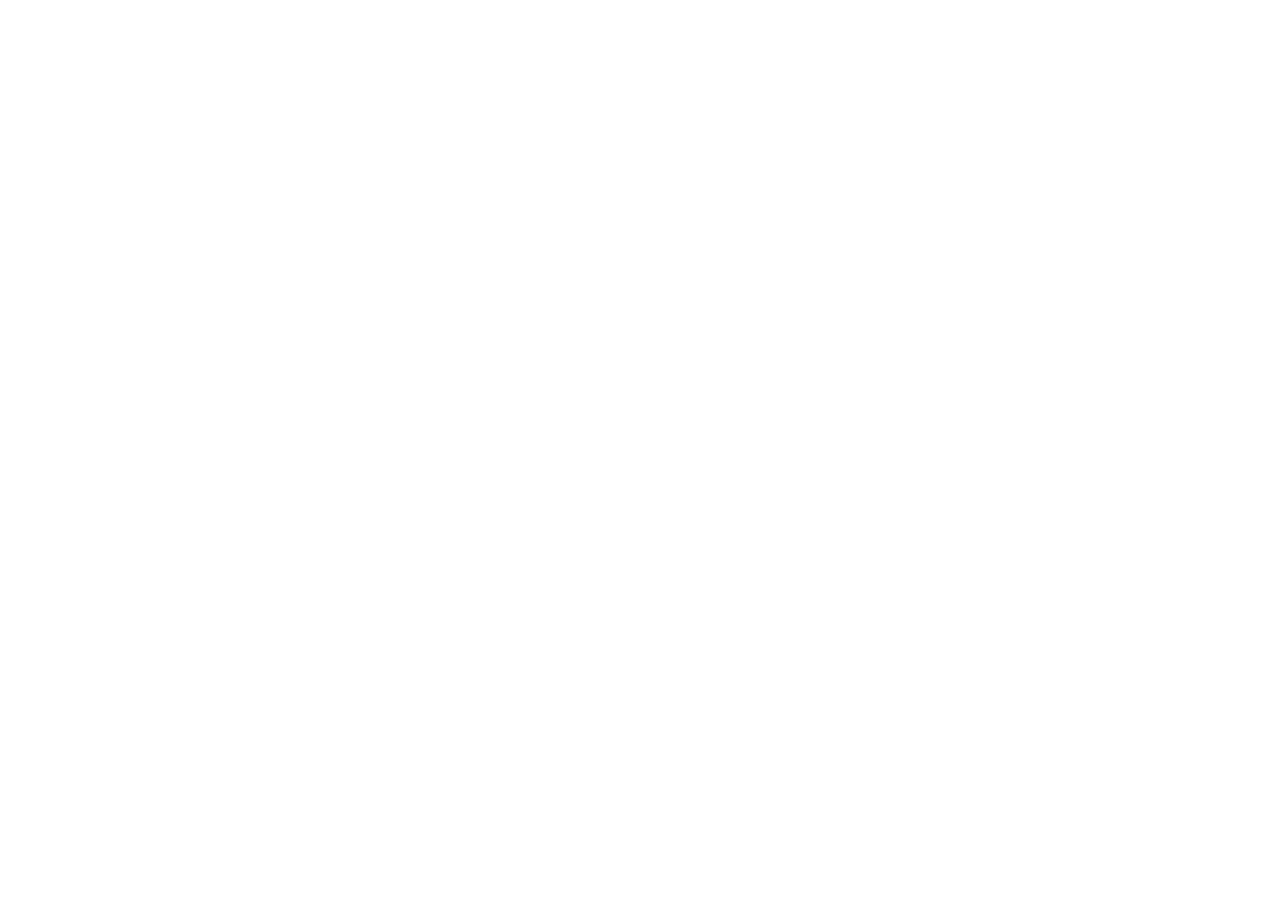
==== index.html @ 42706a71 "Começo do projeto CRM - Turma do bem" ====
<!DOCTYPE html>
<html lang="pt-BR">
<head>
    <meta charset="UTF-8">
    <meta name="viewport" content="width=device-width, initial-scale=1.0">
    <title>CP</title>
    <link rel="stylesheet" href="./css/styles.css">
</head>
<body>
    
</body>
</html>
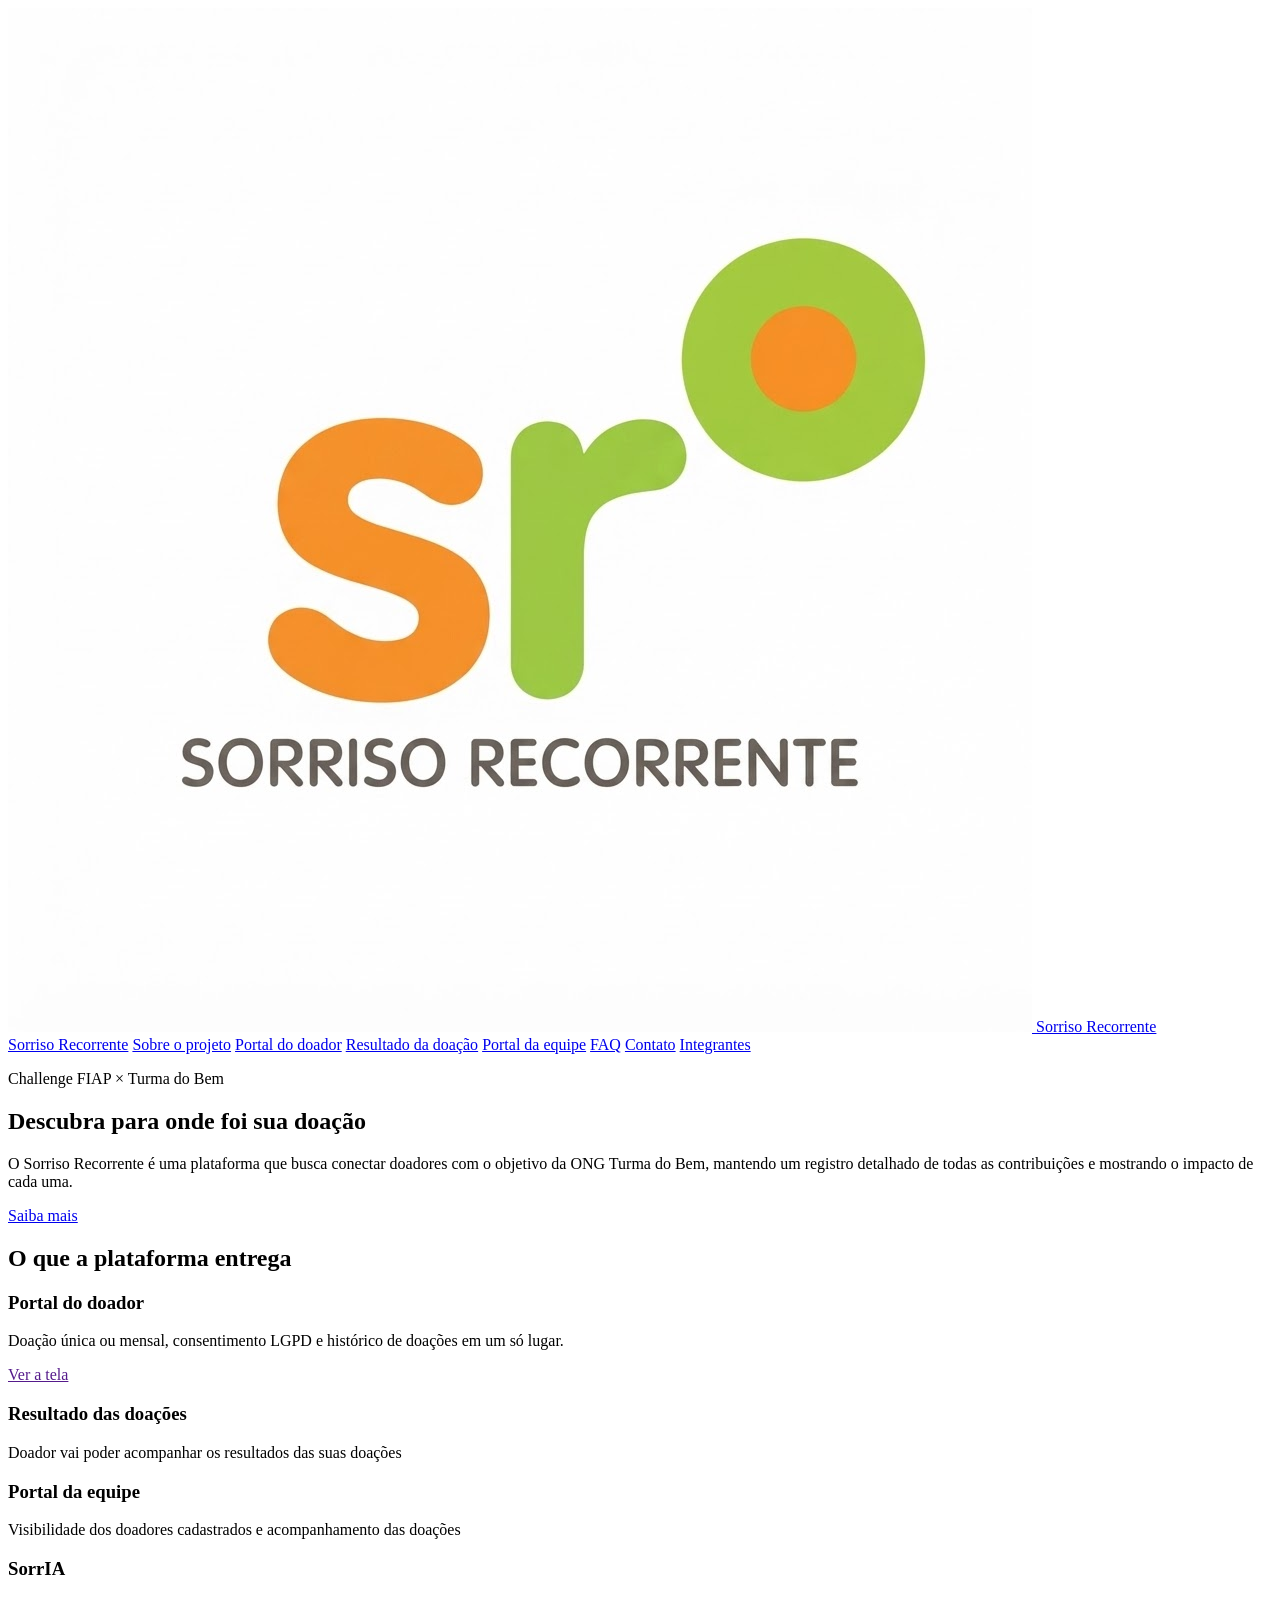
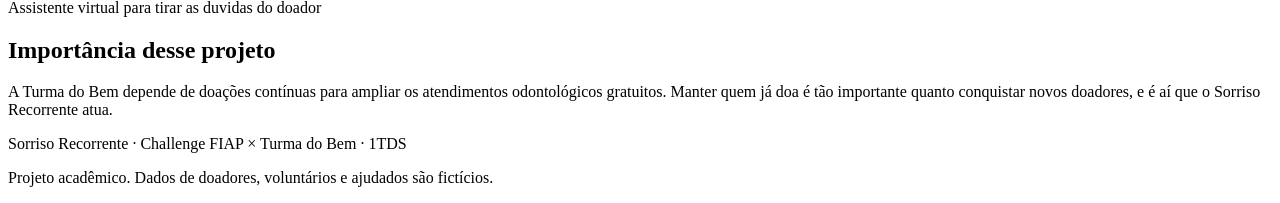
==== commit ce633dab: "Construção da página inicial e da página sobre. Criação de novas páginas." ====
--- a/index.html
+++ b/index.html
@@ -3,10 +3,75 @@
 <head>
     <meta charset="UTF-8">
     <meta name="viewport" content="width=device-width, initial-scale=1.0">
-    <title>CP</title>
+    <title>Sorriso Recorrente</title>
     <link rel="stylesheet" href="./css/styles.css">
 </head>
 <body>
-    
+    <header>
+        <div>
+            <a class="marca" href="index.html">
+                <img src="./img/logo.jpg" alt="Logo do Sorriso Recorrente">
+                <span>Sorriso Recorrente</span>
+            </a>
+            <nav>
+                <a href="index.html">Sorriso Recorrente</a>
+                <a href="sobre.html">Sobre o projeto</a>
+                <a href="doador.html">Portal do doador</a>
+                <a href="resultado.html">Resultado da doação</a>
+                <a href="equipe.html">Portal da equipe</a>
+                <a href="faq.html">FAQ</a>
+                <a href="contato.html">Contato</a>
+                <a href="integrantes.html">Integrantes</a>
+            </nav>
+        </div>
+    </header>
+    <main>
+        <section>
+            <div>
+                <p>Challenge FIAP × Turma do Bem</p>
+                <h1>Descubra para onde foi sua doação</h1>
+                <p>O Sorriso Recorrente é uma plataforma que busca conectar doadores com o objetivo da ONG Turma do Bem, mantendo um registro detalhado de todas as contribuições e mostrando o impacto de cada uma.</p>
+                <a href="sobre.html">Saiba mais</a>
+            </div>
+        </section>
+        <section>
+            <div>
+                <h2>O que a plataforma entrega</h2>
+                <div>
+                    <article>
+                        <h3>Portal do doador</h3>
+                        <p>Doação única ou mensal, consentimento LGPD e histórico de doações em um só lugar.</p>
+                        <a href="">Ver a tela</a>
+                    </article>
+                    <article>
+                        <h3>Resultado das doações</h3>
+                        <p>Doador vai poder acompanhar os resultados das suas doações</p>
+                    </article>
+                    <article>
+                        <h3>Portal da equipe</h3>
+                        <p>Visibilidade dos doadores cadastrados e acompanhamento das doações</p>
+                    </article>
+                    <article>
+                        <h3>SorrIA</h3>
+                        <p>Assistente virtual para tirar as duvidas do doador</p>
+                    </article>
+                </div>
+            </div>
+        </section>
+        <section>
+            <div>
+                <h2>Importância desse projeto</h2>
+                <p>A Turma do Bem depende de doações contínuas para ampliar os atendimentos odontológicos gratuitos. Manter quem já doa é tão importante quanto conquistar novos doadores, e é aí que o Sorriso Recorrente atua.</p>
+            </div>
+        </section>
+    </main>
+    <footer>
+        <section>
+            <p>Sorriso Recorrente · Challenge FIAP × Turma do Bem · 1TDS</p>
+        </section>
+        <section>
+            <p>Projeto acadêmico. Dados de doadores, voluntários e ajudados são fictícios.</p>
+        </section>
+    </footer>
 </body>
 </html>
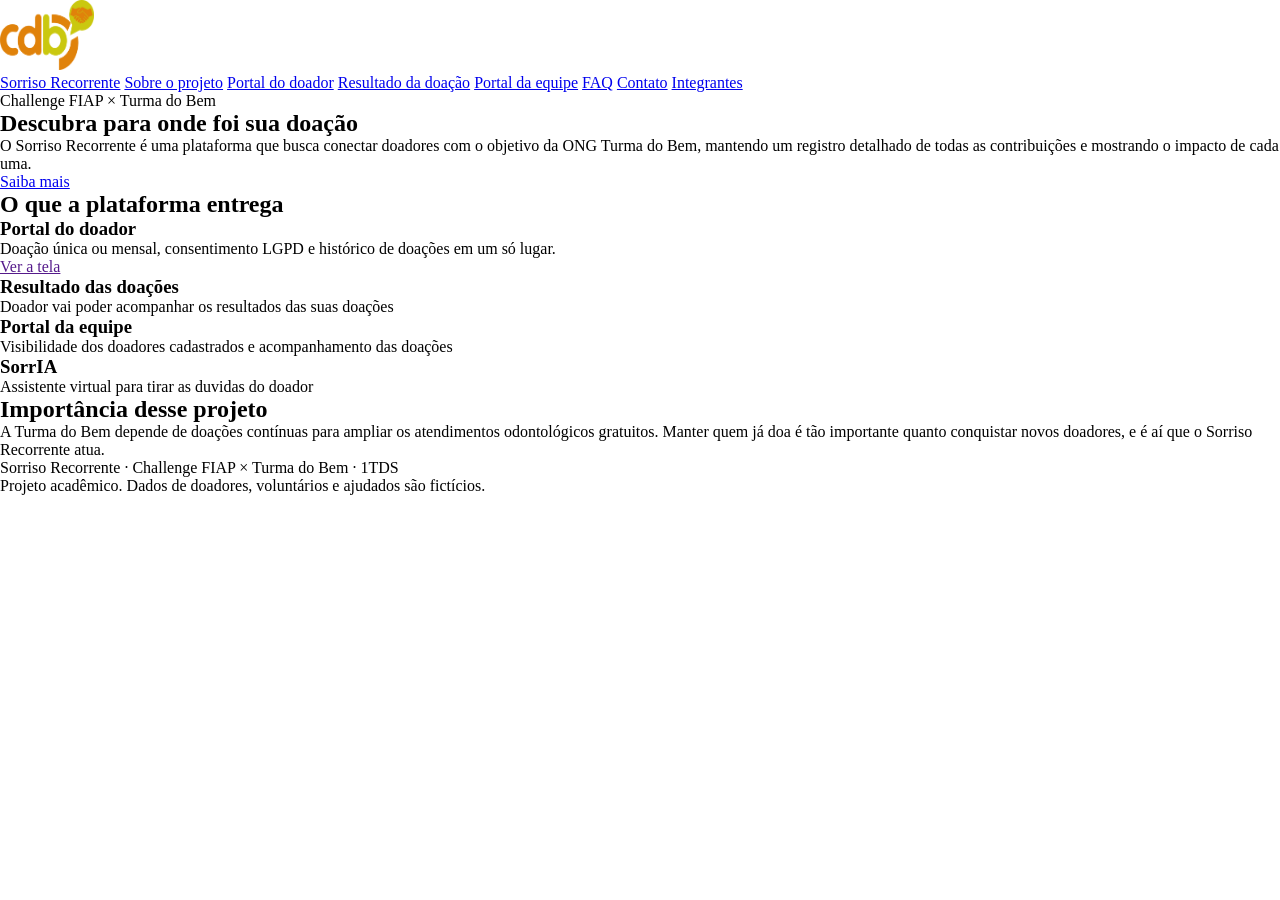
==== commit cc19048c: "Correção da semântica no header, criação das class e começo do css." ====
--- a/index.html
+++ b/index.html
@@ -7,69 +7,64 @@
     <link rel="stylesheet" href="./css/styles.css">
 </head>
 <body>
-    <header>
-        <div>
-            <a class="marca" href="index.html">
-                <img src="./img/logo.jpg" alt="Logo do Sorriso Recorrente">
-                <span>Sorriso Recorrente</span>
-            </a>
-            <nav>
-                <a href="index.html">Sorriso Recorrente</a>
-                <a href="sobre.html">Sobre o projeto</a>
-                <a href="doador.html">Portal do doador</a>
-                <a href="resultado.html">Resultado da doação</a>
-                <a href="equipe.html">Portal da equipe</a>
-                <a href="faq.html">FAQ</a>
-                <a href="contato.html">Contato</a>
-                <a href="integrantes.html">Integrantes</a>
-            </nav>
-        </div>
+    <header class="header">
+        <img class="img.logo" src="./img/logo-tdb.png" alt="Logo do Sorriso Recorrente"  width="94" height="70">
+        <nav class="menu">
+            <a class="btn" href="index.html">Sorriso Recorrente</a>
+            <a class="btn" href="sobre.html">Sobre o projeto</a>
+            <a class="btn" href="doador.html">Portal do doador</a>
+            <a class="btn" href="resultado.html">Resultado da doação</a>
+            <a class="btn" href="equipe.html">Portal da equipe</a>
+            <a class="btn" href="faq.html">FAQ</a>
+            <a class="btn" href="contato.html">Contato</a>
+            <a class="btn" href="integrantes.html">Integrantes</a>
+        </nav>
     </header>
-    <main>
-        <section>
-            <div>
-                <p>Challenge FIAP × Turma do Bem</p>
+    <main class="main">
+        <section class="hero">
+            <div class="container.hero">
+                <p class="kicker">Challenge FIAP × Turma do Bem</p>
                 <h1>Descubra para onde foi sua doação</h1>
-                <p>O Sorriso Recorrente é uma plataforma que busca conectar doadores com o objetivo da ONG Turma do Bem, mantendo um registro detalhado de todas as contribuições e mostrando o impacto de cada uma.</p>
-                <a href="sobre.html">Saiba mais</a>
+                <p class="lead">O Sorriso Recorrente é uma plataforma que busca conectar doadores com o objetivo da ONG Turma do Bem, mantendo um registro detalhado de todas as contribuições e mostrando o impacto de cada uma.</p>
+                <a class="btn" href="sobre.html">Saiba mais</a>
             </div>
         </section>
-        <section>
-            <div>
+        <section class="secao">
+            <div class="container.secao">
                 <h2>O que a plataforma entrega</h2>
-                <div>
-                    <article>
+                <div class="cards">
+                    <article class="card">
                         <h3>Portal do doador</h3>
                         <p>Doação única ou mensal, consentimento LGPD e histórico de doações em um só lugar.</p>
                         <a href="">Ver a tela</a>
                     </article>
-                    <article>
+                    <article class="card">
                         <h3>Resultado das doações</h3>
                         <p>Doador vai poder acompanhar os resultados das suas doações</p>
                     </article>
-                    <article>
+                    <article class="card">
                         <h3>Portal da equipe</h3>
                         <p>Visibilidade dos doadores cadastrados e acompanhamento das doações</p>
                     </article>
-                    <article>
+                    <article class="card">
                         <h3>SorrIA</h3>
                         <p>Assistente virtual para tirar as duvidas do doador</p>
                     </article>
                 </div>
             </div>
         </section>
-        <section>
-            <div>
+        <section class="secao">
+            <div class="container.secao">
                 <h2>Importância desse projeto</h2>
                 <p>A Turma do Bem depende de doações contínuas para ampliar os atendimentos odontológicos gratuitos. Manter quem já doa é tão importante quanto conquistar novos doadores, e é aí que o Sorriso Recorrente atua.</p>
             </div>
         </section>
     </main>
-    <footer>
-        <section>
+    <footer class="footer">
+        <section class="container.footer">
             <p>Sorriso Recorrente · Challenge FIAP × Turma do Bem · 1TDS</p>
         </section>
-        <section>
+        <section class="container.footer">
             <p>Projeto acadêmico. Dados de doadores, voluntários e ajudados são fictícios.</p>
         </section>
     </footer>
--- a/css/styles.css
+++ b/css/styles.css
@@ -0,0 +1,6 @@
+*{
+    
+    margin: 0;
+    padding: 0;
+    box-sizing: border-box;
+}
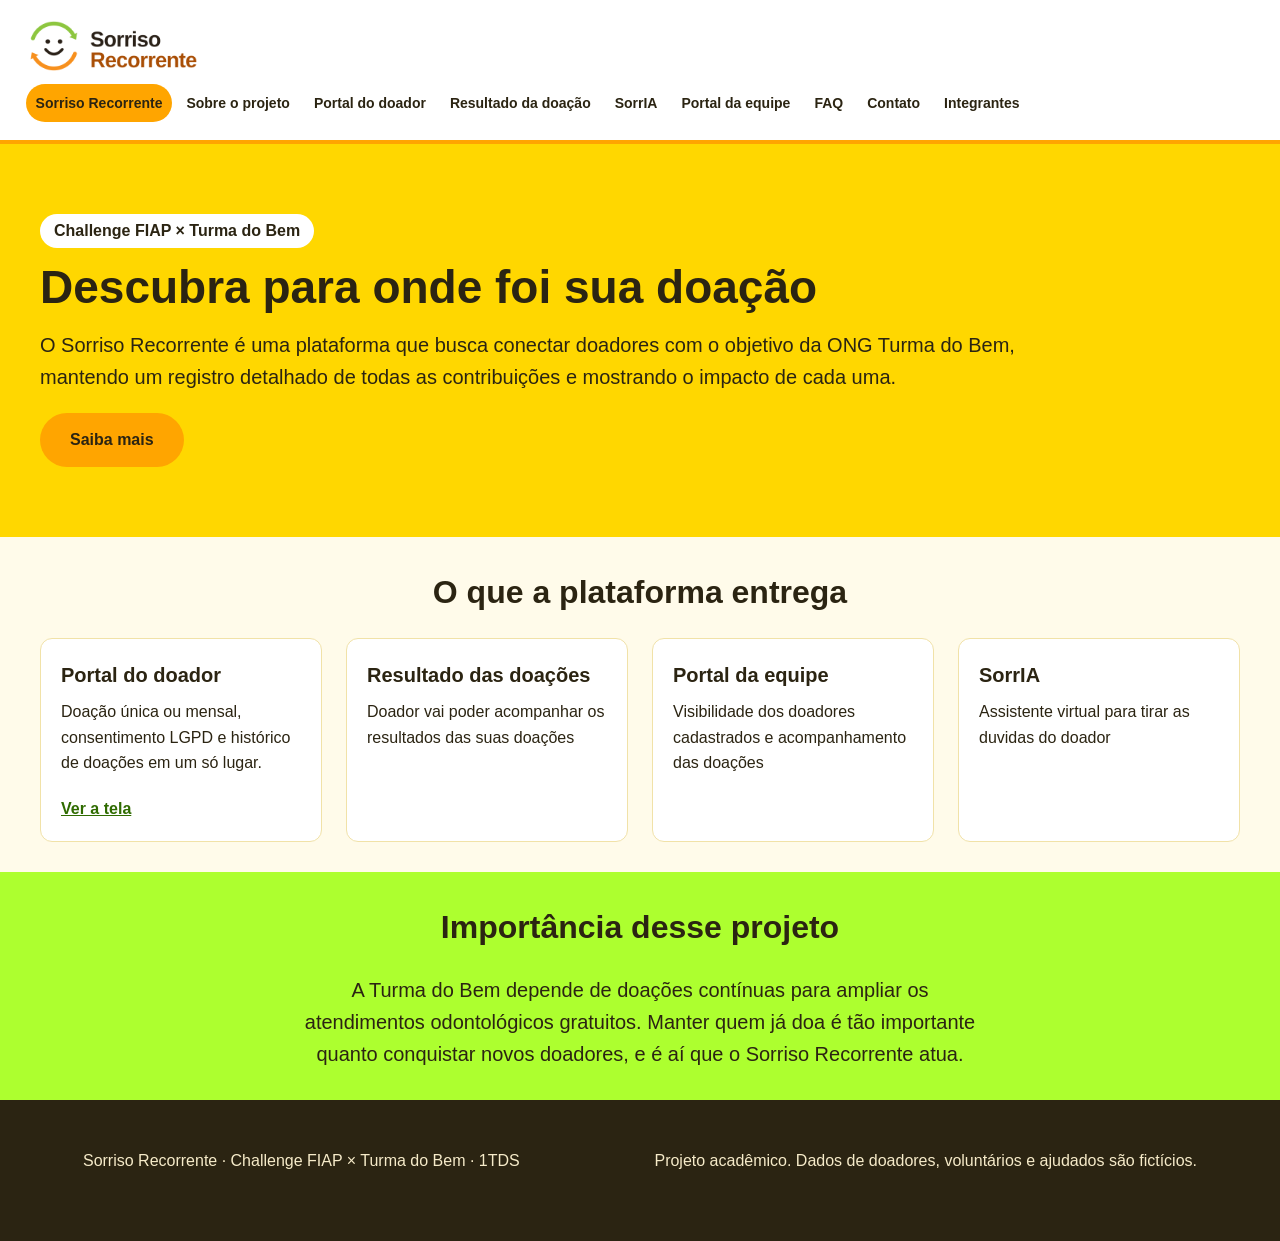
==== commit a8581f61: "Revisão do html e estilização do site com css." ====
--- a/index.html
+++ b/index.html
@@ -8,29 +8,30 @@
 </head>
 <body>
     <header class="header">
-        <img class="img.logo" src="./img/logo-tdb.png" alt="Logo do Sorriso Recorrente"  width="94" height="70">
+        <img class="logo" src="./img/logo.png" alt="Logo do Sorriso Recorrente"  width="94" height="70">
         <nav class="menu">
-            <a class="btn" href="index.html">Sorriso Recorrente</a>
+            <a class="btn ativo" href="index.html">Sorriso Recorrente</a>
             <a class="btn" href="sobre.html">Sobre o projeto</a>
             <a class="btn" href="doador.html">Portal do doador</a>
             <a class="btn" href="resultado.html">Resultado da doação</a>
+            <a class="btn" href="sorria.html">SorrIA</a>
             <a class="btn" href="equipe.html">Portal da equipe</a>
             <a class="btn" href="faq.html">FAQ</a>
             <a class="btn" href="contato.html">Contato</a>
             <a class="btn" href="integrantes.html">Integrantes</a>
         </nav>
     </header>
-    <main class="main">
+    <main>
         <section class="hero">
-            <div class="container.hero">
+            <div class="container hero">
                 <p class="kicker">Challenge FIAP × Turma do Bem</p>
                 <h1>Descubra para onde foi sua doação</h1>
                 <p class="lead">O Sorriso Recorrente é uma plataforma que busca conectar doadores com o objetivo da ONG Turma do Bem, mantendo um registro detalhado de todas as contribuições e mostrando o impacto de cada uma.</p>
                 <a class="btn" href="sobre.html">Saiba mais</a>
             </div>
         </section>
-        <section class="secao">
-            <div class="container.secao">
+        <section>
+            <div class="container">
                 <h2>O que a plataforma entrega</h2>
                 <div class="cards">
                     <article class="card">
@@ -53,18 +54,18 @@
                 </div>
             </div>
         </section>
-        <section class="secao">
-            <div class="container.secao">
+        <section class="faixa-verde">
+            <div class="container">
                 <h2>Importância desse projeto</h2>
                 <p>A Turma do Bem depende de doações contínuas para ampliar os atendimentos odontológicos gratuitos. Manter quem já doa é tão importante quanto conquistar novos doadores, e é aí que o Sorriso Recorrente atua.</p>
             </div>
         </section>
     </main>
     <footer class="footer">
-        <section class="container.footer">
+        <section class="container footer">
             <p>Sorriso Recorrente · Challenge FIAP × Turma do Bem · 1TDS</p>
         </section>
-        <section class="container.footer">
+        <section class="container footer">
             <p>Projeto acadêmico. Dados de doadores, voluntários e ajudados são fictícios.</p>
         </section>
     </footer>
--- a/css/styles.css
+++ b/css/styles.css
@@ -1,6 +1,356 @@
-*{
-    
-    margin: 0;
-    padding: 0;
-    box-sizing: border-box;
+/* Paleta de cor do site */
+:root {
+    --lima: #ADFF2F;
+    --verde: #7CFC00;
+    --amarelo: #FFD700;
+    --laranja: #FFA500;
+    --escuro: #2B2412;
+    --creme: #FFFBEA;
+    --borda: #F1E2A8;
+}
+
+* {
+    margin: 0; 
+    padding: 0; 
+    box-sizing: border-box; 
+}
+
+body {
+    font-family: "Segoe UI", Arial, sans-serif;
+    line-height: 1.6;
+    color: var(--escuro);
+    background: var(--creme);
+}
+
+img { 
+    max-width: 100%; 
+    height: auto; 
+}
+
+a { 
+    color: #2F6B00; 
+}
+
+h1 { 
+    font-size: 46px; 
+    line-height: 1.2; 
+    margin-bottom: 14px;
+}
+
+h2 {
+    font-size: 32px; 
+    margin-bottom: 20px;
+}
+
+h3 {
+    font-size: 20px;
+    margin-bottom: 8px; 
+}
+
+p {
+    margin-bottom: 20px;
+}
+
+.container {
+    max-width: 1200px; 
+    margin: 0 auto; 
+}
+
+main section { 
+    padding: 30px 24px; 
+}
+
+/* Cabeçalho e rodapé */
+.header, .footer {
+    display: flex;
+    flex-wrap: wrap;
+    align-items: center;
+    justify-content: space-between;
+    gap: 10px 20px;
+    padding: 18px 2%;
+}
+
+.header { 
+    background: #fff; 
+    border-bottom: 4px solid var(--laranja); 
+}
+
+.logo { 
+    height: 56px; 
+    width: auto; 
+}
+
+.menu {
+    display: flex; 
+    flex-wrap: wrap; 
+    justify-content: center; 
+    gap: 4px; 
+}
+
+.menu .btn {
+    padding: 8px 10px;
+    border-radius: 20px;
+    color: var(--escuro);
+    font-size: 14px;
+    font-weight: bold;
+    text-decoration: none;
+}
+
+.menu .btn:hover { 
+    background: var(--amarelo); 
+}
+
+.menu .ativo {
+    background: var(--laranja); 
+}
+
+.footer { 
+    padding-block: 24px; 
+    background: var(--escuro); 
+    color: #F6EBC9; 
+    font-size: 16px;
+}
+
+section.hero {
+    padding: 70px 24px;
+    background: var(--amarelo);
+}
+
+/* Challenge FIAP × Turma do Bem */
+.kicker {
+    display: inline-block;
+    margin-bottom: 12px;
+    padding: 4px 14px;
+    border-radius: 20px;
+    background: #fff;
+    font-weight: bold;
+}
+
+.lead { 
+    max-width: 980px; 
+    font-size: 20px; 
+}
+
+.hero .btn {
+    display: inline-block;
+    padding: 14px 30px;
+    border-radius: 30px;
+    background: var(--laranja);
+    color: var(--escuro);
+    font-weight: bold;
+    text-decoration: none;
+}
+
+/* Estilização dos blocos do site */
+.card, .container.tecnologia, .container.imagem, .container.faq div, .integrante, .lista li, form.formulario {
+    padding: 20px;
+    border: 1px solid var(--borda);
+    border-radius: 12px;
+    background: #fff;
+}   
+
+/* Divide o espaço em 4 colunas iguais */
+.cards, .container.tecnologias, .lista-grade {
+    display: grid;
+    grid-template-columns: repeat(4, 1fr);
+    gap: 24px;
+}
+
+/* Ocupa a largura do grid - Mantém o h2 centralizado */ 
+.container.tecnologias h2 { 
+    grid-column: 1 / -1; 
+}
+
+.container.tecnologia {
+    margin: 0; 
+}
+.card a { 
+    font-weight: bold; 
+}
+
+.faixa-verde { 
+    background: var(--lima); 
+    text-align: center; 
+}
+.faixa-verde p { 
+    max-width: 700px; 
+    margin: 0 auto; 
+    font-size: 20px}
+
+/* Estilizar o problema */
+.container.sobre div:last-child {
+    padding: 24px;
+    border-radius: 12px;
+    background: #FFF3C4;
+}
+
+.lista { 
+    padding-left: 24px; 
+}
+
+.lista li {
+    margin-bottom: 12px; 
+    padding: 12px 16px; 
+}
+
+.lista strong { 
+    display: block; 
+}
+.lista-grade { 
+    margin-top: 20px; 
+    padding-left: 0; 
+    list-style: none;
+}
+
+.container-principal { 
+    display: flex; 
+    flex-wrap: wrap; 
+    gap: 40px; 
+    max-width: 1250px; 
+    margin: 0 auto; 
+}
+
+.container-principal .container { 
+    flex: 1 1 45%; 
+    margin: 0; 
+}
+
+.container.imagem p {
+    display: inline-block;
+    padding: 4px 12px;
+    border-radius: 20px;
+    background: #FFF3C4;
+    font-size: 14px;
+    font-weight: bold;
+    text-transform: uppercase;
+}
+
+.container.imagem img { 
+    border-radius: 8px; 
+}
+
+/* Estilização do FAQ */
+.container.faq { 
+    max-width: 850px; 
+}
+
+.container.faq div { 
+    margin-bottom: 16px; 
+    padding: 20px 24px; 
+}
+
+/* Estilização do formulário*/
+form.formulario { 
+    max-width: 700px; 
+    margin: 0 auto; 
+    padding: 36px; 
+}
+
+.form { 
+    margin-bottom: 18px; 
+}
+
+label { 
+    display: block; 
+    margin-bottom: 6px; 
+    font-weight: bold; 
+}
+
+input, select, textarea {
+    width: 100%;
+    padding: 12px;
+    border: 2px solid var(--borda);
+    border-radius: 8px;
+    background: var(--creme);
+    font: inherit;
+}
+
+input:focus, select:focus, textarea:focus { 
+    outline: none; 
+    border-color: var(--laranja); 
+}
+
+.botao {
+    width: 100%;
+    padding: 14px;
+    border: 0;
+    border-radius: 30px;
+    background: var(--borda);
+    color: var(--escuro);
+    font-size: 16px;
+    font-weight: bold;
+    cursor: pointer;
+}
+
+.botao:hover { 
+    background: var(--amarelo); 
+}
+
+.container h2 { 
+    text-align: center; 
+}
+
+/* Estilização da página de integrantes */
+.container > .integrantes {
+    display: flex;
+    flex-wrap: wrap; 
+    justify-content: center;
+    gap: 2%;
+}
+
+.integrante { 
+    width: 32%; 
+    margin-bottom: 20px; 
+    padding: 24px; 
+    text-align: center; 
+}
+
+.integrante img { 
+    width: 210px; 
+    height: 210px; 
+    margin: 0 auto 12px; 
+    border: 4px solid var(--amarelo); 
+    border-radius: 10%; 
+}
+
+.integrante dl { 
+    text-align: left; 
+    font-size: .95rem; 
+}
+
+.integrante dt { 
+    font-weight: bold; 
+    color: #8F4A00; 
+}
+
+.integrante dd { 
+    margin-bottom: 8px; 
+    overflow-wrap: anywhere; 
+}
+
+/* Telas grandes (>= 1300px) */
+@media (min-width: 1300px) {
+    body { 
+        font-size: 18px; 
+    }
+    .header, footer.footer { 
+        padding-left: 8%; 
+        padding-right: 8%; 
+    } 
+}
+
+/*  Telas menores (< 992px): tudo em uma coluna  */
+@media (max-width: 991px) {
+    .cards, .container.tecnologias, .lista-grade {
+        grid-template-columns: 1fr; 
+}
+    .container.sobre {
+        flex-direction: column; 
+    }
+    .secao-demo .container {
+        flex-basis: 100%; 
+    }
+    .integrante {
+        width: 100%; 
+    }
 }
